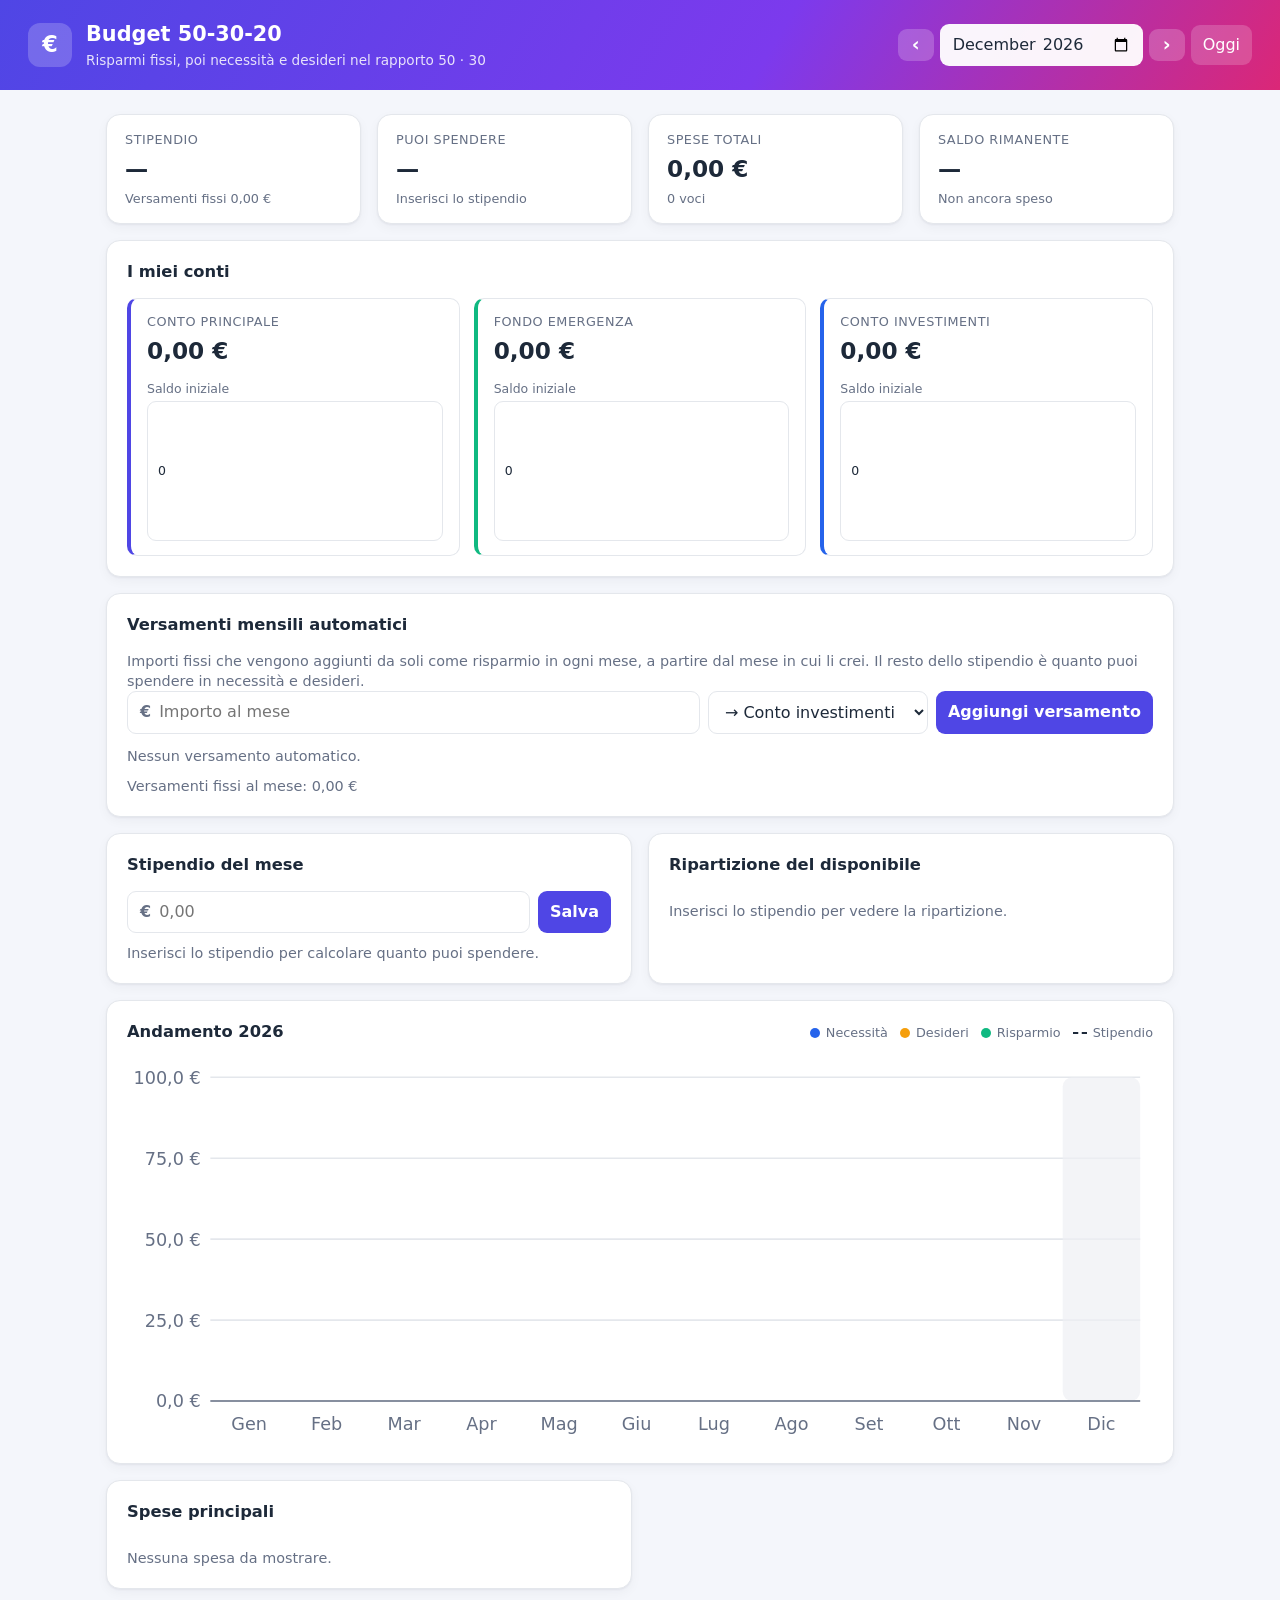
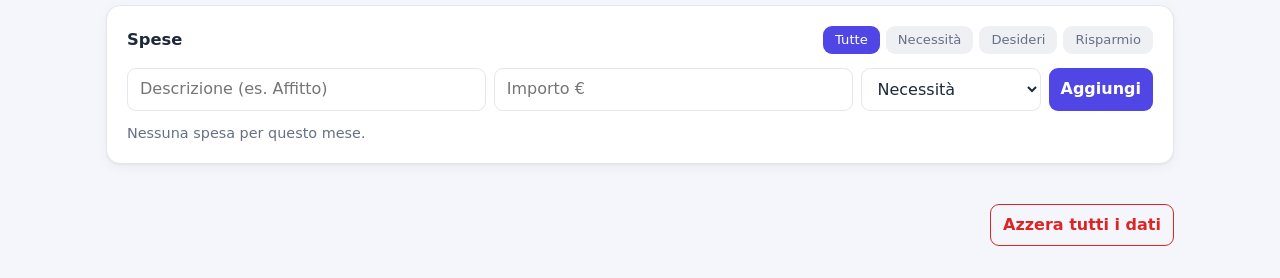
==== index.html @ b06b9c2f "App budget 50-30-20: stipendio, conti, versamenti fissi, grafici Co-Authored-By: Claude Haiku 5.5 <n" ====
<!DOCTYPE html>
<html lang="it">
<head>
  <meta charset="UTF-8">
  <meta name="viewport" content="width=device-width, initial-scale=1.0">
  <title>Budget 50-30-20</title>
  <link rel="stylesheet" href="style.css">
</head>
<body>
  <header class="topbar">
    <div class="brand">
      <span class="logo" aria-hidden="true">€</span>
      <div>
        <h1>Budget 50-30-20</h1>
        <p class="subtitle">Risparmi fissi, poi necessità e desideri nel rapporto 50 · 30</p>
      </div>
    </div>
    <nav class="month-nav" aria-label="Selezione mese">
      <button id="prev" class="icon-btn" aria-label="Mese precedente">‹</button>
      <input type="month" id="month" aria-label="Mese">
      <button id="next" class="icon-btn" aria-label="Mese successivo">›</button>
      <button id="today" class="ghost">Oggi</button>
    </nav>
  </header>

  <main>
    <section class="stats" id="stats"></section>

    <div class="grid">
      <section class="card wide" id="accounts-card">
        <h2>I miei conti</h2>
        <div class="accounts" id="accounts"></div>
      </section>

      <section class="card wide" id="recurring-card">
        <h2>Versamenti mensili automatici</h2>
        <p class="hint">Importi fissi che vengono aggiunti da soli come risparmio in ogni mese, a partire dal mese in cui li crei. Il resto dello stipendio è quanto puoi spendere in necessità e desideri.</p>
        <form id="recurring-form">
          <div class="input-prefix">
            <span>€</span>
            <input type="number" id="rec-amount" min="0.01" step="0.01" placeholder="Importo al mese" required>
          </div>
          <select id="rec-target" aria-label="Conto di destinazione">
            <option value="invest">→ Conto investimenti</option>
            <option value="emergency">→ Fondo emergenza</option>
          </select>
          <button type="submit">Aggiungi versamento</button>
        </form>
        <ul class="expense-list" id="rec-list"></ul>
        <p class="empty" id="rec-empty">Nessun versamento automatico.</p>
        <p class="hint" id="rec-total"></p>
      </section>

      <section class="card" id="income-card">
        <h2>Stipendio del mese</h2>
        <form id="income-form">
          <div class="input-prefix">
            <span>€</span>
            <input type="number" id="income" min="0" step="0.01" placeholder="0,00" required>
          </div>
          <button type="submit">Salva</button>
        </form>
        <p class="hint" id="income-hint"></p>
      </section>

      <section class="card" id="split-card">
        <h2>Ripartizione del disponibile</h2>
        <div class="split-wrap">
          <div id="donut" class="donut-wrap"></div>
          <ul class="legend" id="split-legend"></ul>
        </div>
        <p class="empty" id="split-empty">Inserisci lo stipendio per vedere la ripartizione.</p>
        <div class="buckets" id="buckets"></div>
      </section>

      <section class="card wide" id="trend-card">
        <div class="card-head">
          <h2 id="trend-title">Andamento</h2>
          <div class="legend-inline">
            <span><i class="dot seg-needs"></i>Necessità</span>
            <span><i class="dot seg-wants"></i>Desideri</span>
            <span><i class="dot seg-savings"></i>Risparmio</span>
            <span><i class="dot line"></i>Stipendio</span>
          </div>
        </div>
        <div id="trend"></div>
      </section>

      <section class="card" id="top-card">
        <h2>Spese principali</h2>
        <div id="top"></div>
      </section>

      <section class="card wide" id="expenses-card">
        <div class="card-head">
          <h2>Spese</h2>
          <div class="chips" id="filters">
            <button class="chip active" data-filter="all">Tutte</button>
            <button class="chip" data-filter="needs">Necessità</button>
            <button class="chip" data-filter="wants">Desideri</button>
            <button class="chip" data-filter="savings">Risparmio</button>
          </div>
        </div>
        <form id="expense-form">
          <input type="text" id="exp-desc" placeholder="Descrizione (es. Affitto)" required>
          <input type="number" id="exp-amount" min="0.01" step="0.01" placeholder="Importo €" required>
          <select id="exp-bucket">
            <option value="needs">Necessità</option>
            <option value="wants">Desideri</option>
            <option value="savings">Risparmio</option>
          </select>
          <select id="exp-target" hidden aria-label="Conto di destinazione">
            <option value="emergency">→ Fondo emergenza</option>
            <option value="invest">→ Conto investimenti</option>
          </select>
          <button type="submit">Aggiungi</button>
        </form>
        <ul class="expense-list" id="expense-list"></ul>
        <p class="empty" id="expense-empty">Nessuna spesa per questo mese.</p>
      </section>
    </div>
  </main>

  <footer class="app-footer">
    <button id="reset" class="danger" type="button">Azzera tutti i dati</button>
  </footer>

  <script src="app.js"></script>
</body>
</html>
---- style.css ----
:root {
  --bg: #f4f6fb;
  --card: #ffffff;
  --text: #1d2939;
  --muted: #667085;
  --border: #e4e7ec;
  --track: #eef0f4;
  --primary: #4f46e5;
  --primary-hover: #4338ca;
  --needs: #2563eb;
  --wants: #f59e0b;
  --savings: #10b981;
  --left: #d0d5dd;
  --danger: #dc2626;
  --ok: #059669;
  --shadow: 0 1px 2px rgba(16, 24, 40, 0.05), 0 4px 12px rgba(16, 24, 40, 0.04);
  --radius: 14px;
}

@media (prefers-color-scheme: dark) {
  :root {
    --bg: #0f1420;
    --card: #171d2b;
    --text: #e6e9f0;
    --muted: #98a2b3;
    --border: #2a3245;
    --track: #252d40;
    --primary: #6366f1;
    --primary-hover: #818cf8;
    --needs: #60a5fa;
    --wants: #fbbf24;
    --savings: #34d399;
    --left: #3a4357;
    --danger: #f87171;
    --ok: #34d399;
    --shadow: none;
  }
}

* { box-sizing: border-box; }

body {
  margin: 0;
  font-family: system-ui, -apple-system, "Segoe UI", Roboto, sans-serif;
  background: var(--bg);
  color: var(--text);
  line-height: 1.4;
}

/* ---------- Header ---------- */

.topbar {
  display: flex;
  justify-content: space-between;
  align-items: center;
  flex-wrap: wrap;
  gap: 16px;
  padding: 20px 28px;
  background: linear-gradient(120deg, #4f46e5, #7c3aed 60%, #db2777);
  color: #fff;
}

.brand { display: flex; align-items: center; gap: 14px; }

.logo {
  display: grid;
  place-items: center;
  width: 44px;
  height: 44px;
  border-radius: 12px;
  background: rgba(255, 255, 255, 0.2);
  font-size: 1.4rem;
  font-weight: 700;
}

.topbar h1 { margin: 0; font-size: 1.3rem; }
.subtitle { margin: 2px 0 0; font-size: 0.85rem; opacity: 0.85; }

.month-nav { display: flex; align-items: center; gap: 6px; }

.month-nav input[type="month"] {
  background: rgba(255, 255, 255, 0.95);
  color: #1d2939;
  border: none;
}

.icon-btn {
  width: 36px;
  padding: 6px 0;
  font-size: 1.2rem;
  line-height: 1;
  background: rgba(255, 255, 255, 0.2);
}

.icon-btn:hover { background: rgba(255, 255, 255, 0.32); }

/* ---------- Layout ---------- */

main {
  max-width: 1100px;
  margin: 24px auto 40px;
  padding: 0 16px;
  display: grid;
  gap: 16px;
}

.grid {
  display: grid;
  grid-template-columns: repeat(2, minmax(0, 1fr));
  gap: 16px;
}

.card {
  background: var(--card);
  border: 1px solid var(--border);
  border-radius: var(--radius);
  padding: 20px;
  box-shadow: var(--shadow);
  min-width: 0;
}

.wide { grid-column: 1 / -1; }

.card h2 { margin: 0 0 14px; font-size: 1.02rem; }

.card-head {
  display: flex;
  justify-content: space-between;
  align-items: center;
  flex-wrap: wrap;
  gap: 10px;
  margin-bottom: 14px;
}

.card-head h2 { margin: 0; }

/* ---------- Statistiche ---------- */

.stats {
  display: grid;
  grid-template-columns: repeat(4, minmax(0, 1fr));
  gap: 16px;
}

.stat {
  background: var(--card);
  border: 1px solid var(--border);
  border-radius: var(--radius);
  padding: 16px 18px;
  box-shadow: var(--shadow);
  display: flex;
  flex-direction: column;
  gap: 4px;
}

.stat-label { font-size: 0.8rem; color: var(--muted); text-transform: uppercase; letter-spacing: 0.04em; }
.stat-value { font-size: 1.45rem; font-variant-numeric: tabular-nums; }
.stat-sub { font-size: 0.8rem; color: var(--muted); }
.stat-value.pos { color: var(--ok); }
.stat-value.neg { color: var(--danger); }

/* ---------- Form ---------- */

form {
  display: flex;
  flex-wrap: wrap;
  gap: 8px;
}

input, select, button {
  font: inherit;
  padding: 9px 12px;
  border: 1px solid var(--border);
  border-radius: 9px;
  background: var(--card);
  color: var(--text);
}

input:focus, select:focus, button:focus-visible {
  outline: 2px solid var(--primary);
  outline-offset: 1px;
}

input[type="text"], input[type="number"] { flex: 1 1 140px; min-width: 0; }

button {
  background: var(--primary);
  color: #fff;
  border: none;
  cursor: pointer;
  font-weight: 600;
  transition: background 0.15s;
}

button:hover { background: var(--primary-hover); }

button.ghost {
  background: rgba(255, 255, 255, 0.18);
  color: #fff;
  font-weight: 500;
}

button.ghost:hover { background: rgba(255, 255, 255, 0.32); }

.input-prefix {
  display: flex;
  align-items: center;
  flex: 1 1 160px;
  border: 1px solid var(--border);
  border-radius: 9px;
  background: var(--card);
  padding-left: 12px;
  min-width: 0;
}

.input-prefix span { color: var(--muted); font-weight: 600; }

.input-prefix input {
  border: none;
  flex: 1;
  min-width: 0;
  padding-left: 8px;
  background: transparent;
}

.hint, .empty { color: var(--muted); font-size: 0.9rem; margin: 10px 0 0; }

/* ---------- Ripartizione ---------- */

.split-wrap {
  display: flex;
  align-items: center;
  gap: 24px;
  flex-wrap: wrap;
  margin-bottom: 8px;
}

.donut-wrap { width: 150px; flex-shrink: 0; }
.donut { width: 100%; height: auto; display: block; }

.donut circle { fill: none; stroke-width: 16; }
.seg-track { stroke: var(--track); }
.seg-needs { stroke: var(--needs); }
.seg-wants { stroke: var(--wants); }
.seg-savings { stroke: var(--savings); }
.seg-left { stroke: var(--left); }

.donut-value { font-size: 22px; font-weight: 700; fill: var(--text); }
.donut-label { font-size: 10px; fill: var(--muted); text-transform: uppercase; }

.legend {
  list-style: none;
  margin: 0;
  padding: 0;
  flex: 1;
  min-width: 170px;
  display: grid;
  gap: 8px;
  font-size: 0.9rem;
}

.legend li { display: flex; align-items: center; gap: 8px; }
.legend strong { margin-left: auto; font-variant-numeric: tabular-nums; }

.dot {
  display: inline-block;
  width: 10px;
  height: 10px;
  border-radius: 50%;
  flex-shrink: 0;
}

.dot.seg-needs { background: var(--needs); }
.dot.seg-wants { background: var(--wants); }
.dot.seg-savings { background: var(--savings); }
.dot.seg-left { background: var(--left); }
.dot.line { background: none; border-top: 2px dashed var(--text); border-radius: 0; height: 0; width: 14px; }

.buckets { display: grid; gap: 14px; margin-top: 12px; }

.bucket-head {
  display: flex;
  justify-content: space-between;
  align-items: baseline;
  font-size: 0.93rem;
  font-weight: 600;
  margin-bottom: 6px;
  font-variant-numeric: tabular-nums;
}

.bucket-head small { color: var(--muted); font-weight: 400; }

.bar {
  height: 9px;
  background: var(--track);
  border-radius: 6px;
  overflow: hidden;
}

.bar-fill {
  height: 100%;
  border-radius: 6px;
  transition: width 0.4s ease;
}

.bucket-needs .bar-fill, .top-row.bucket-needs .bar-fill { background: var(--needs); }
.bucket-wants .bar-fill, .top-row.bucket-wants .bar-fill { background: var(--wants); }
.bucket-savings .bar-fill, .top-row.bucket-savings .bar-fill { background: var(--savings); }
.bucket.is-over .bar-fill { background: var(--danger); }

.bucket-meta { font-size: 0.82rem; color: var(--muted); margin-top: 5px; }
.bucket.is-over .bucket-meta { color: var(--danger); font-weight: 600; }

/* ---------- Andamento ---------- */

.trend { width: 100%; height: auto; display: block; }
.grid-line { stroke: var(--border); stroke-width: 1; }
.axis { stroke: var(--muted); stroke-width: 1; }
.axis-label { font-size: 11px; fill: var(--muted); }
.slot-active { fill: var(--track); opacity: 0.7; }
.tbar { transition: opacity 0.15s; }
.tbar:hover { opacity: 0.8; }
.tbar-needs { fill: var(--needs); }
.tbar-wants { fill: var(--wants); }
.tbar-savings { fill: var(--savings); }
.income-line { stroke: var(--text); stroke-width: 2; stroke-dasharray: 5 4; }

.legend-inline {
  display: flex;
  flex-wrap: wrap;
  gap: 12px;
  font-size: 0.8rem;
  color: var(--muted);
}

.legend-inline span { display: flex; align-items: center; gap: 6px; }

/* ---------- Top spese ---------- */

#top { display: grid; gap: 14px; }

.top-head {
  display: flex;
  justify-content: space-between;
  gap: 10px;
  font-size: 0.93rem;
  margin-bottom: 6px;
  font-variant-numeric: tabular-nums;
}

.top-name { overflow: hidden; text-overflow: ellipsis; white-space: nowrap; min-width: 0; }

/* ---------- Spese ---------- */

.chips { display: flex; gap: 6px; flex-wrap: wrap; }

.chip {
  padding: 5px 12px;
  font-size: 0.82rem;
  background: var(--track);
  color: var(--muted);
  font-weight: 500;
}

.chip:hover { background: var(--border); color: var(--text); }
.chip.active { background: var(--primary); color: #fff; }

#expense-form { margin-bottom: 6px; }
#expense-form select { flex: 0 1 180px; }

.expense-list {
  list-style: none;
  padding: 0;
  margin: 12px 0 0;
}

.expense-list li {
  display: flex;
  align-items: center;
  gap: 12px;
  padding: 10px 4px;
  border-bottom: 1px solid var(--border);
}

.expense-list li:last-child { border-bottom: none; }

.tag {
  font-size: 0.72rem;
  font-weight: 600;
  padding: 3px 9px;
  border-radius: 999px;
  white-space: nowrap;
  color: #fff;
}

.tag-needs { background: var(--needs); }
.tag-wants { background: var(--wants); color: #1d2939; }
.tag-savings { background: var(--savings); }

.exp-desc { flex: 1; min-width: 0; overflow: hidden; text-overflow: ellipsis; white-space: nowrap; }
.exp-amount { font-variant-numeric: tabular-nums; font-weight: 600; }

.delete-btn {
  background: transparent;
  color: var(--muted);
  padding: 0 8px;
  font-size: 1.2rem;
  line-height: 1.2;
}

.delete-btn:hover { background: transparent; color: var(--danger); }

/* ---------- Conti ---------- */

.accounts {
  display: grid;
  grid-template-columns: repeat(3, minmax(0, 1fr));
  gap: 14px;
}

.account {
  border: 1px solid var(--border);
  border-left: 4px solid var(--muted);
  border-radius: 10px;
  padding: 14px 16px;
  display: flex;
  flex-direction: column;
  gap: 4px;
}

.account-main { border-left-color: var(--primary); }
.account-emergency { border-left-color: var(--savings); }
.account-invest { border-left-color: var(--needs); }

.start-label {
  margin-top: 8px;
  font-size: 0.78rem;
  color: var(--muted);
  display: flex;
  flex-direction: column;
  gap: 4px;
}

.start-label input { width: 100%; padding: 6px 10px; }

.rec-mark {
  color: var(--savings);
  font-size: 1.1rem;
  padding: 0 8px;
  line-height: 1.2;
}

#recurring-form select { flex: 0 1 220px; }
#recurring-form input[type="number"] { flex: 0 1 200px; }
#rec-total.is-over, .neg { color: var(--danger); font-weight: 600; }

/* ---------- Footer ---------- */

.app-footer {
  max-width: 1100px;
  margin: 0 auto 32px;
  padding: 0 16px;
  display: flex;
  justify-content: flex-end;
}

button.danger {
  background: transparent;
  color: var(--danger);
  border: 1px solid var(--danger);
}

button.danger:hover { background: var(--danger); color: #fff; }

/* ---------- Responsive ---------- */

@media (max-width: 900px) {
  .stats { grid-template-columns: repeat(2, minmax(0, 1fr)); }
}

@media (max-width: 720px) {
  .grid { grid-template-columns: 1fr; }
  .accounts { grid-template-columns: 1fr; }
  .topbar { padding: 16px; }
  .stat-value { font-size: 1.2rem; }
}

@media (max-width: 480px) {
  .stats { gap: 10px; }
  .stat { padding: 12px; }
  .card { padding: 16px; }
  .month-nav { width: 100%; justify-content: space-between; }
  .month-nav input[type="month"] { flex: 1; min-width: 0; }
}
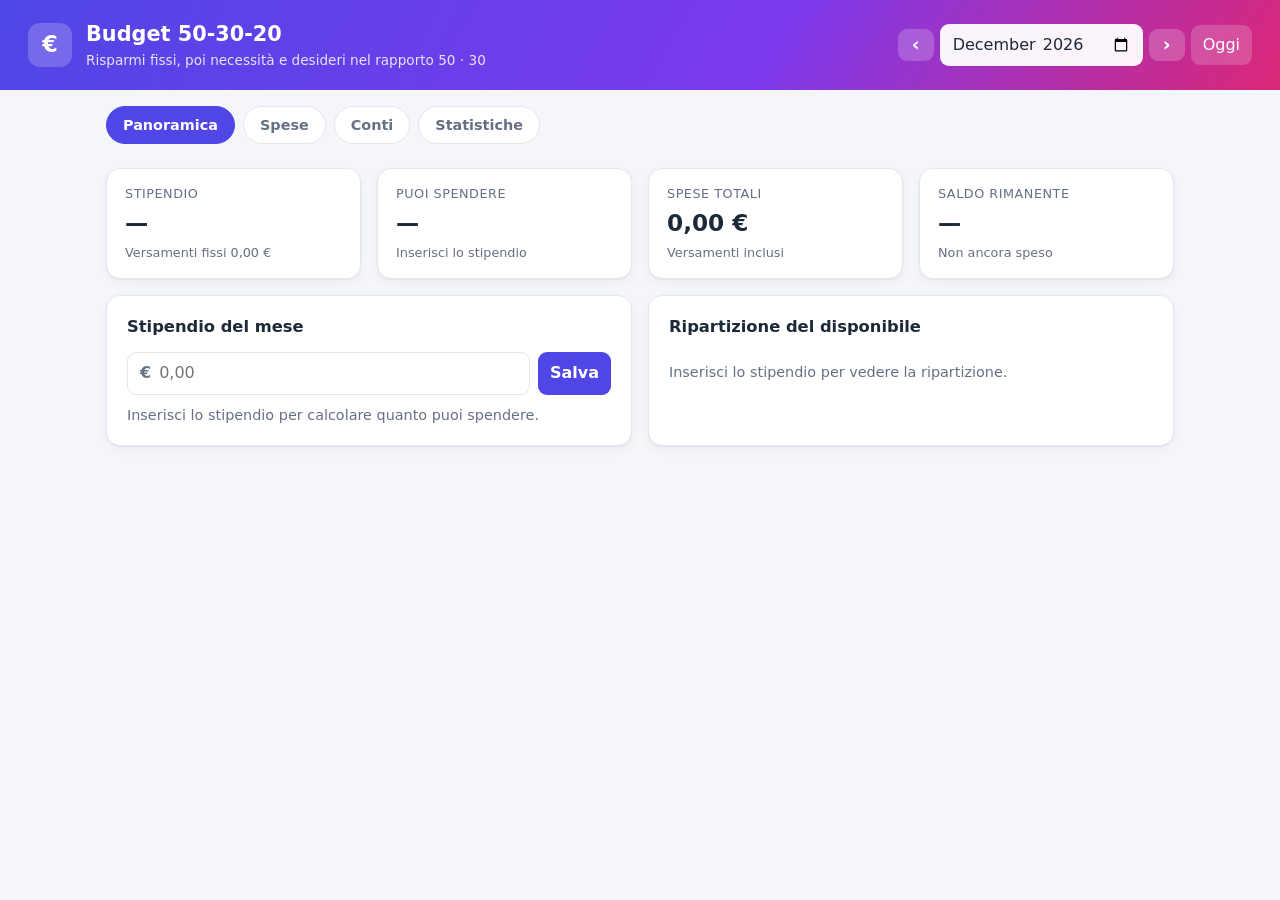
==== commit 61c51ae4: "Dividi l'app in pagine: Panoramica, Spese, Conti, Statistiche Co-Authored-By: Claude Haiku 5.5 <nore" ====
--- a/index.html
+++ b/index.html
@@ -3,7 +3,8 @@
 <head>
   <meta charset="UTF-8">
   <meta name="viewport" content="width=device-width, initial-scale=1.0">
-  <title>Budget 50-30-20</title>
+  <meta name="theme-color" content="#4f46e5">
+  <title>Panoramica · Budget 50-30-20</title>
   <link rel="stylesheet" href="style.css">
 </head>
 <body>
@@ -23,34 +24,17 @@
     </nav>
   </header>
 
+  <nav class="tabs" aria-label="Pagine">
+    <a href="index.html">Panoramica</a>
+    <a href="spese.html">Spese</a>
+    <a href="conti.html">Conti</a>
+    <a href="statistiche.html">Statistiche</a>
+  </nav>
+
   <main>
     <section class="stats" id="stats"></section>
 
     <div class="grid">
-      <section class="card wide" id="accounts-card">
-        <h2>I miei conti</h2>
-        <div class="accounts" id="accounts"></div>
-      </section>
-
-      <section class="card wide" id="recurring-card">
-        <h2>Versamenti mensili automatici</h2>
-        <p class="hint">Importi fissi che vengono aggiunti da soli come risparmio in ogni mese, a partire dal mese in cui li crei. Il resto dello stipendio è quanto puoi spendere in necessità e desideri.</p>
-        <form id="recurring-form">
-          <div class="input-prefix">
-            <span>€</span>
-            <input type="number" id="rec-amount" min="0.01" step="0.01" placeholder="Importo al mese" required>
-          </div>
-          <select id="rec-target" aria-label="Conto di destinazione">
-            <option value="invest">→ Conto investimenti</option>
-            <option value="emergency">→ Fondo emergenza</option>
-          </select>
-          <button type="submit">Aggiungi versamento</button>
-        </form>
-        <ul class="expense-list" id="rec-list"></ul>
-        <p class="empty" id="rec-empty">Nessun versamento automatico.</p>
-        <p class="hint" id="rec-total"></p>
-      </section>
-
       <section class="card" id="income-card">
         <h2>Stipendio del mese</h2>
         <form id="income-form">
@@ -72,59 +56,10 @@
         <p class="empty" id="split-empty">Inserisci lo stipendio per vedere la ripartizione.</p>
         <div class="buckets" id="buckets"></div>
       </section>
-
-      <section class="card wide" id="trend-card">
-        <div class="card-head">
-          <h2 id="trend-title">Andamento</h2>
-          <div class="legend-inline">
-            <span><i class="dot seg-needs"></i>Necessità</span>
-            <span><i class="dot seg-wants"></i>Desideri</span>
-            <span><i class="dot seg-savings"></i>Risparmio</span>
-            <span><i class="dot line"></i>Stipendio</span>
-          </div>
-        </div>
-        <div id="trend"></div>
-      </section>
-
-      <section class="card" id="top-card">
-        <h2>Spese principali</h2>
-        <div id="top"></div>
-      </section>
-
-      <section class="card wide" id="expenses-card">
-        <div class="card-head">
-          <h2>Spese</h2>
-          <div class="chips" id="filters">
-            <button class="chip active" data-filter="all">Tutte</button>
-            <button class="chip" data-filter="needs">Necessità</button>
-            <button class="chip" data-filter="wants">Desideri</button>
-            <button class="chip" data-filter="savings">Risparmio</button>
-          </div>
-        </div>
-        <form id="expense-form">
-          <input type="text" id="exp-desc" placeholder="Descrizione (es. Affitto)" required>
-          <input type="number" id="exp-amount" min="0.01" step="0.01" placeholder="Importo €" required>
-          <select id="exp-bucket">
-            <option value="needs">Necessità</option>
-            <option value="wants">Desideri</option>
-            <option value="savings">Risparmio</option>
-          </select>
-          <select id="exp-target" hidden aria-label="Conto di destinazione">
-            <option value="emergency">→ Fondo emergenza</option>
-            <option value="invest">→ Conto investimenti</option>
-          </select>
-          <button type="submit">Aggiungi</button>
-        </form>
-        <ul class="expense-list" id="expense-list"></ul>
-        <p class="empty" id="expense-empty">Nessuna spesa per questo mese.</p>
-      </section>
     </div>
   </main>
 
-  <footer class="app-footer">
-    <button id="reset" class="danger" type="button">Azzera tutti i dati</button>
-  </footer>
-
   <script src="app.js"></script>
+  <script src="home.js"></script>
 </body>
 </html>
--- a/style.css
+++ b/style.css
@@ -454,6 +454,40 @@
 #recurring-form input[type="number"] { flex: 0 1 200px; }
 #rec-total.is-over, .neg { color: var(--danger); font-weight: 600; }
 
+/* ---------- Schede di navigazione ---------- */
+
+.tabs {
+  max-width: 1100px;
+  margin: 16px auto 0;
+  padding: 0 16px;
+  display: flex;
+  gap: 8px;
+  overflow-x: auto;
+}
+
+.tabs a {
+  padding: 8px 16px;
+  border-radius: 999px;
+  text-decoration: none;
+  color: var(--muted);
+  background: var(--card);
+  border: 1px solid var(--border);
+  font-weight: 600;
+  font-size: 0.9rem;
+  white-space: nowrap;
+}
+
+.tabs a:hover { color: var(--text); }
+.tabs a.active { background: var(--primary); border-color: var(--primary); color: #fff; }
+
+.mini-grid {
+  display: grid;
+  grid-template-columns: repeat(2, minmax(0, 1fr));
+  gap: 16px;
+}
+
+.list-head { margin-top: 22px; }
+
 /* ---------- Footer ---------- */
 
 .app-footer {
@@ -481,6 +515,7 @@
 @media (max-width: 720px) {
   .grid { grid-template-columns: 1fr; }
   .accounts { grid-template-columns: 1fr; }
+  .mini-grid { grid-template-columns: 1fr; }
   .topbar { padding: 16px; }
   .stat-value { font-size: 1.2rem; }
 }
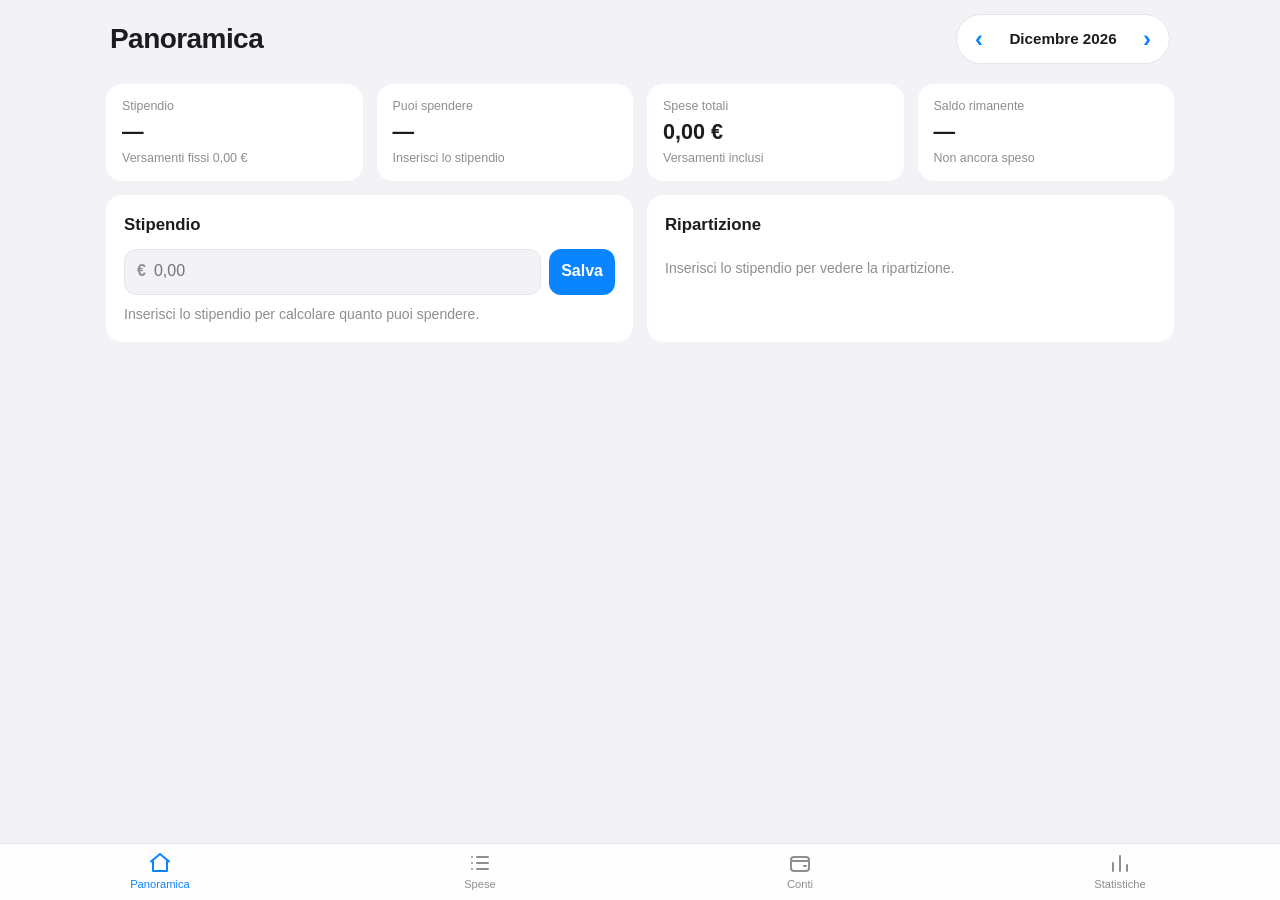
==== commit cf3dd528: "Interfaccia mobile: barra di navigazione in basso, intestazione essenziale, ottimizzazione iPhone Co" ====
--- a/index.html
+++ b/index.html
@@ -2,45 +2,33 @@
 <html lang="it">
 <head>
   <meta charset="UTF-8">
-  <meta name="viewport" content="width=device-width, initial-scale=1.0">
-  <meta name="theme-color" content="#4f46e5">
-  <title>Panoramica · Budget 50-30-20</title>
+  <meta name="viewport" content="width=device-width, initial-scale=1.0, viewport-fit=cover">
+  <meta name="theme-color" content="#f2f2f7">
+  <meta name="apple-mobile-web-app-capable" content="yes">
+  <meta name="apple-mobile-web-app-title" content="Budget">
+  <title>Panoramica · Budget</title>
   <link rel="stylesheet" href="style.css">
 </head>
 <body>
   <header class="topbar">
-    <div class="brand">
-      <span class="logo" aria-hidden="true">€</span>
-      <div>
-        <h1>Budget 50-30-20</h1>
-        <p class="subtitle">Risparmi fissi, poi necessità e desideri nel rapporto 50 · 30</p>
-      </div>
+    <h1>Panoramica</h1>
+    <div class="month-nav" aria-label="Selezione mese">
+      <button id="prev" class="icon-btn" aria-label="Mese precedente">‹</button>
+      <button id="month" class="month-label" aria-label="Torna al mese corrente"></button>
+      <button id="next" class="icon-btn" aria-label="Mese successivo">›</button>
     </div>
-    <nav class="month-nav" aria-label="Selezione mese">
-      <button id="prev" class="icon-btn" aria-label="Mese precedente">‹</button>
-      <input type="month" id="month" aria-label="Mese">
-      <button id="next" class="icon-btn" aria-label="Mese successivo">›</button>
-      <button id="today" class="ghost">Oggi</button>
-    </nav>
   </header>
-
-  <nav class="tabs" aria-label="Pagine">
-    <a href="index.html">Panoramica</a>
-    <a href="spese.html">Spese</a>
-    <a href="conti.html">Conti</a>
-    <a href="statistiche.html">Statistiche</a>
-  </nav>
 
   <main>
     <section class="stats" id="stats"></section>
 
     <div class="grid">
       <section class="card" id="income-card">
-        <h2>Stipendio del mese</h2>
+        <h2>Stipendio</h2>
         <form id="income-form">
           <div class="input-prefix">
             <span>€</span>
-            <input type="number" id="income" min="0" step="0.01" placeholder="0,00" required>
+            <input type="number" id="income" min="0" step="0.01" inputmode="decimal" placeholder="0,00" required>
           </div>
           <button type="submit">Salva</button>
         </form>
@@ -48,7 +36,7 @@
       </section>
 
       <section class="card" id="split-card">
-        <h2>Ripartizione del disponibile</h2>
+        <h2>Ripartizione</h2>
         <div class="split-wrap">
           <div id="donut" class="donut-wrap"></div>
           <ul class="legend" id="split-legend"></ul>
@@ -59,6 +47,25 @@
     </div>
   </main>
 
+  <nav class="tabbar" aria-label="Pagine">
+    <a href="index.html">
+      <svg viewBox="0 0 24 24" aria-hidden="true"><path d="M3 10.5 12 3l9 7.5"/><path d="M5 9.5V20h14V9.5"/></svg>
+      <span>Panoramica</span>
+    </a>
+    <a href="spese.html">
+      <svg viewBox="0 0 24 24" aria-hidden="true"><path d="M9 6h11M9 12h11M9 18h11"/><path d="M4 6h.01M4 12h.01M4 18h.01"/></svg>
+      <span>Spese</span>
+    </a>
+    <a href="conti.html">
+      <svg viewBox="0 0 24 24" aria-hidden="true"><rect x="3" y="6" width="18" height="14" rx="3"/><path d="M3 10h18M16 15h2"/></svg>
+      <span>Conti</span>
+    </a>
+    <a href="statistiche.html">
+      <svg viewBox="0 0 24 24" aria-hidden="true"><path d="M5 20V12M12 20V5M19 20v-6"/></svg>
+      <span>Statistiche</span>
+    </a>
+  </nav>
+
   <script src="app.js"></script>
   <script src="home.js"></script>
 </body>
--- a/style.css
+++ b/style.css
@@ -1,127 +1,169 @@
 :root {
-  --bg: #f4f6fb;
+  --bg: #f2f2f7;
   --card: #ffffff;
-  --text: #1d2939;
-  --muted: #667085;
-  --border: #e4e7ec;
-  --track: #eef0f4;
-  --primary: #4f46e5;
-  --primary-hover: #4338ca;
-  --needs: #2563eb;
-  --wants: #f59e0b;
-  --savings: #10b981;
-  --left: #d0d5dd;
-  --danger: #dc2626;
-  --ok: #059669;
-  --shadow: 0 1px 2px rgba(16, 24, 40, 0.05), 0 4px 12px rgba(16, 24, 40, 0.04);
-  --radius: 14px;
+  --text: #1c1c1e;
+  --muted: #8e8e93;
+  --border: #e5e5ea;
+  --track: #e9e9ef;
+  --primary: #0a84ff;
+  --needs: #0a84ff;
+  --wants: #ff9f0a;
+  --savings: #30d158;
+  --left: #d1d1d6;
+  --danger: #ff3b30;
+  --ok: #248a3d;
+  --radius: 16px;
 }
 
 @media (prefers-color-scheme: dark) {
   :root {
-    --bg: #0f1420;
-    --card: #171d2b;
-    --text: #e6e9f0;
-    --muted: #98a2b3;
-    --border: #2a3245;
-    --track: #252d40;
-    --primary: #6366f1;
-    --primary-hover: #818cf8;
-    --needs: #60a5fa;
-    --wants: #fbbf24;
-    --savings: #34d399;
-    --left: #3a4357;
-    --danger: #f87171;
-    --ok: #34d399;
-    --shadow: none;
+    --bg: #000000;
+    --card: #1c1c1e;
+    --text: #f2f2f7;
+    --muted: #8e8e93;
+    --border: #38383a;
+    --track: #2c2c2e;
+    --primary: #0a84ff;
+    --needs: #0a84ff;
+    --wants: #ff9f0a;
+    --savings: #30d158;
+    --left: #48484a;
+    --danger: #ff453a;
+    --ok: #30d158;
   }
 }
 
 * { box-sizing: border-box; }
+
+html { -webkit-text-size-adjust: 100%; }
 
 body {
   margin: 0;
-  font-family: system-ui, -apple-system, "Segoe UI", Roboto, sans-serif;
+  font-family: -apple-system, BlinkMacSystemFont, "SF Pro Text", "Segoe UI", Roboto, sans-serif;
   background: var(--bg);
   color: var(--text);
   line-height: 1.4;
-}
-
-/* ---------- Header ---------- */
+  padding-bottom: calc(76px + env(safe-area-inset-bottom));
+}
+
+/* ---------- Intestazione ---------- */
 
 .topbar {
   display: flex;
   justify-content: space-between;
   align-items: center;
-  flex-wrap: wrap;
-  gap: 16px;
-  padding: 20px 28px;
-  background: linear-gradient(120deg, #4f46e5, #7c3aed 60%, #db2777);
-  color: #fff;
-}
-
-.brand { display: flex; align-items: center; gap: 14px; }
-
-.logo {
+  gap: 12px;
+  padding: calc(14px + env(safe-area-inset-top)) 20px 8px;
+  max-width: 1100px;
+  margin: 0 auto;
+}
+
+.topbar h1 { margin: 0; font-size: 1.75rem; font-weight: 700; letter-spacing: -0.02em; }
+
+.month-nav {
+  display: flex;
+  align-items: center;
+  background: var(--card);
+  border-radius: 999px;
+  padding: 2px;
+  border: 1px solid var(--border);
+}
+
+.month-label {
+  background: transparent;
+  color: var(--text);
+  font-weight: 600;
+  font-size: 0.95rem;
+  min-width: 128px;
+  padding: 0 6px;
+  height: 40px;
+  border-radius: 999px;
+}
+
+.month-label:hover { background: transparent; }
+
+.icon-btn {
+  width: 40px;
+  height: 40px;
+  padding: 0;
+  font-size: 1.5rem;
+  line-height: 1;
+  background: transparent;
+  color: var(--primary);
+  border-radius: 999px;
+}
+
+.icon-btn:hover { background: var(--track); }
+
+/* ---------- Barra in basso (stile iPhone) ---------- */
+
+.tabbar {
+  position: fixed;
+  left: 0;
+  right: 0;
+  bottom: 0;
+  z-index: 10;
   display: grid;
-  place-items: center;
-  width: 44px;
-  height: 44px;
-  border-radius: 12px;
-  background: rgba(255, 255, 255, 0.2);
-  font-size: 1.4rem;
-  font-weight: 700;
-}
-
-.topbar h1 { margin: 0; font-size: 1.3rem; }
-.subtitle { margin: 2px 0 0; font-size: 0.85rem; opacity: 0.85; }
-
-.month-nav { display: flex; align-items: center; gap: 6px; }
-
-.month-nav input[type="month"] {
-  background: rgba(255, 255, 255, 0.95);
-  color: #1d2939;
-  border: none;
-}
-
-.icon-btn {
-  width: 36px;
-  padding: 6px 0;
-  font-size: 1.2rem;
-  line-height: 1;
-  background: rgba(255, 255, 255, 0.2);
-}
-
-.icon-btn:hover { background: rgba(255, 255, 255, 0.32); }
+  grid-template-columns: repeat(4, 1fr);
+  background: color-mix(in srgb, var(--card) 92%, transparent);
+  -webkit-backdrop-filter: saturate(180%) blur(20px);
+  backdrop-filter: saturate(180%) blur(20px);
+  border-top: 1px solid var(--border);
+  padding-bottom: env(safe-area-inset-bottom);
+}
+
+.tabbar a {
+  display: flex;
+  flex-direction: column;
+  align-items: center;
+  justify-content: center;
+  gap: 2px;
+  height: 56px;
+  color: var(--muted);
+  text-decoration: none;
+  font-size: 0.7rem;
+  font-weight: 500;
+  -webkit-tap-highlight-color: transparent;
+}
+
+.tabbar svg {
+  width: 24px;
+  height: 24px;
+  fill: none;
+  stroke: currentColor;
+  stroke-width: 2;
+  stroke-linecap: round;
+  stroke-linejoin: round;
+}
+
+.tabbar a.active { color: var(--primary); }
 
 /* ---------- Layout ---------- */
 
 main {
   max-width: 1100px;
-  margin: 24px auto 40px;
+  margin: 12px auto 0;
   padding: 0 16px;
   display: grid;
-  gap: 16px;
+  gap: 14px;
 }
 
 .grid {
   display: grid;
   grid-template-columns: repeat(2, minmax(0, 1fr));
-  gap: 16px;
+  gap: 14px;
 }
 
 .card {
   background: var(--card);
-  border: 1px solid var(--border);
   border-radius: var(--radius);
-  padding: 20px;
-  box-shadow: var(--shadow);
+  padding: 18px;
   min-width: 0;
 }
 
 .wide { grid-column: 1 / -1; }
 
-.card h2 { margin: 0 0 14px; font-size: 1.02rem; }
+.card h2 { margin: 0 0 12px; font-size: 1.05rem; font-weight: 600; }
 
 .card-head {
   display: flex;
@@ -129,35 +171,37 @@
   align-items: center;
   flex-wrap: wrap;
   gap: 10px;
-  margin-bottom: 14px;
+  margin-bottom: 12px;
 }
 
 .card-head h2 { margin: 0; }
 
-/* ---------- Statistiche ---------- */
-
-.stats {
+.list-head { margin-top: 18px; }
+
+/* ---------- Riepilogo ---------- */
+
+.stats, .mini-grid {
   display: grid;
-  grid-template-columns: repeat(4, minmax(0, 1fr));
-  gap: 16px;
+  grid-template-columns: repeat(2, minmax(0, 1fr));
+  gap: 14px;
 }
 
 .stat {
   background: var(--card);
-  border: 1px solid var(--border);
   border-radius: var(--radius);
-  padding: 16px 18px;
-  box-shadow: var(--shadow);
+  padding: 14px 16px;
   display: flex;
   flex-direction: column;
-  gap: 4px;
-}
-
-.stat-label { font-size: 0.8rem; color: var(--muted); text-transform: uppercase; letter-spacing: 0.04em; }
-.stat-value { font-size: 1.45rem; font-variant-numeric: tabular-nums; }
-.stat-sub { font-size: 0.8rem; color: var(--muted); }
+  gap: 2px;
+  min-width: 0;
+}
+
+.stat-label { font-size: 0.78rem; color: var(--muted); }
+.stat-value { font-size: 1.35rem; font-weight: 700; font-variant-numeric: tabular-nums; }
+.stat-value small { font-size: 0.8rem; font-weight: 400; color: var(--muted); }
+.stat-sub { font-size: 0.78rem; color: var(--muted); }
 .stat-value.pos { color: var(--ok); }
-.stat-value.neg { color: var(--danger); }
+.stat-value.neg, .neg { color: var(--danger); }
 
 /* ---------- Form ---------- */
 
@@ -169,17 +213,26 @@
 
 input, select, button {
   font: inherit;
-  padding: 9px 12px;
+  font-size: 16px; /* sotto i 16px Safari su iPhone ingrandisce la pagina */
+  min-height: 44px;
+  padding: 10px 12px;
   border: 1px solid var(--border);
-  border-radius: 9px;
-  background: var(--card);
+  border-radius: 12px;
+  background: var(--bg);
   color: var(--text);
-}
-
-input:focus, select:focus, button:focus-visible {
-  outline: 2px solid var(--primary);
-  outline-offset: 1px;
-}
+  -webkit-appearance: none;
+  appearance: none;
+}
+
+select {
+  background-image: linear-gradient(45deg, transparent 50%, var(--muted) 50%), linear-gradient(135deg, var(--muted) 50%, transparent 50%);
+  background-position: calc(100% - 17px) 50%, calc(100% - 12px) 50%;
+  background-size: 5px 5px;
+  background-repeat: no-repeat;
+  padding-right: 30px;
+}
+
+input:focus, select:focus { outline: 2px solid var(--primary); outline-offset: 0; }
 
 input[type="text"], input[type="number"] { flex: 1 1 140px; min-width: 0; }
 
@@ -189,26 +242,18 @@
   border: none;
   cursor: pointer;
   font-weight: 600;
-  transition: background 0.15s;
-}
-
-button:hover { background: var(--primary-hover); }
-
-button.ghost {
-  background: rgba(255, 255, 255, 0.18);
-  color: #fff;
-  font-weight: 500;
-}
-
-button.ghost:hover { background: rgba(255, 255, 255, 0.32); }
+  -webkit-tap-highlight-color: transparent;
+}
+
+button:active { opacity: 0.7; }
 
 .input-prefix {
   display: flex;
   align-items: center;
   flex: 1 1 160px;
   border: 1px solid var(--border);
-  border-radius: 9px;
-  background: var(--card);
+  border-radius: 12px;
+  background: var(--bg);
   padding-left: 12px;
   min-width: 0;
 }
@@ -223,19 +268,19 @@
   background: transparent;
 }
 
-.hint, .empty { color: var(--muted); font-size: 0.9rem; margin: 10px 0 0; }
+.hint, .empty { color: var(--muted); font-size: 0.88rem; margin: 10px 0 0; }
 
 /* ---------- Ripartizione ---------- */
 
 .split-wrap {
   display: flex;
   align-items: center;
-  gap: 24px;
+  gap: 18px;
   flex-wrap: wrap;
   margin-bottom: 8px;
 }
 
-.donut-wrap { width: 150px; flex-shrink: 0; }
+.donut-wrap { width: 132px; flex-shrink: 0; }
 .donut { width: 100%; height: auto; display: block; }
 
 .donut circle { fill: none; stroke-width: 16; }
@@ -246,17 +291,17 @@
 .seg-left { stroke: var(--left); }
 
 .donut-value { font-size: 22px; font-weight: 700; fill: var(--text); }
-.donut-label { font-size: 10px; fill: var(--muted); text-transform: uppercase; }
+.donut-label { font-size: 10px; fill: var(--muted); }
 
 .legend {
   list-style: none;
   margin: 0;
   padding: 0;
   flex: 1;
-  min-width: 170px;
+  min-width: 160px;
   display: grid;
   gap: 8px;
-  font-size: 0.9rem;
+  font-size: 0.88rem;
 }
 
 .legend li { display: flex; align-items: center; gap: 8px; }
@@ -276,13 +321,14 @@
 .dot.seg-left { background: var(--left); }
 .dot.line { background: none; border-top: 2px dashed var(--text); border-radius: 0; height: 0; width: 14px; }
 
-.buckets { display: grid; gap: 14px; margin-top: 12px; }
+.buckets { display: grid; gap: 14px; margin-top: 10px; }
 
 .bucket-head {
   display: flex;
   justify-content: space-between;
   align-items: baseline;
-  font-size: 0.93rem;
+  gap: 8px;
+  font-size: 0.92rem;
   font-weight: 600;
   margin-bottom: 6px;
   font-variant-numeric: tabular-nums;
@@ -291,7 +337,7 @@
 .bucket-head small { color: var(--muted); font-weight: 400; }
 
 .bar {
-  height: 9px;
+  height: 8px;
   background: var(--track);
   border-radius: 6px;
   overflow: hidden;
@@ -308,18 +354,16 @@
 .bucket-savings .bar-fill, .top-row.bucket-savings .bar-fill { background: var(--savings); }
 .bucket.is-over .bar-fill { background: var(--danger); }
 
-.bucket-meta { font-size: 0.82rem; color: var(--muted); margin-top: 5px; }
+.bucket-meta { font-size: 0.8rem; color: var(--muted); margin-top: 5px; }
 .bucket.is-over .bucket-meta { color: var(--danger); font-weight: 600; }
 
-/* ---------- Andamento ---------- */
+/* ---------- Grafici ---------- */
 
 .trend { width: 100%; height: auto; display: block; }
 .grid-line { stroke: var(--border); stroke-width: 1; }
 .axis { stroke: var(--muted); stroke-width: 1; }
 .axis-label { font-size: 11px; fill: var(--muted); }
-.slot-active { fill: var(--track); opacity: 0.7; }
-.tbar { transition: opacity 0.15s; }
-.tbar:hover { opacity: 0.8; }
+.slot-active { fill: var(--track); opacity: 0.8; }
 .tbar-needs { fill: var(--needs); }
 .tbar-wants { fill: var(--wants); }
 .tbar-savings { fill: var(--savings); }
@@ -328,14 +372,12 @@
 .legend-inline {
   display: flex;
   flex-wrap: wrap;
-  gap: 12px;
-  font-size: 0.8rem;
+  gap: 10px;
+  font-size: 0.78rem;
   color: var(--muted);
 }
 
 .legend-inline span { display: flex; align-items: center; gap: 6px; }
-
-/* ---------- Top spese ---------- */
 
 #top { display: grid; gap: 14px; }
 
@@ -343,7 +385,7 @@
   display: flex;
   justify-content: space-between;
   gap: 10px;
-  font-size: 0.93rem;
+  font-size: 0.92rem;
   margin-bottom: 6px;
   font-variant-numeric: tabular-nums;
 }
@@ -352,85 +394,91 @@
 
 /* ---------- Spese ---------- */
 
-.chips { display: flex; gap: 6px; flex-wrap: wrap; }
+.chips {
+  display: flex;
+  gap: 6px;
+  overflow-x: auto;
+  max-width: 100%;
+  -webkit-overflow-scrolling: touch;
+}
 
 .chip {
-  padding: 5px 12px;
+  padding: 6px 12px;
+  min-height: 34px;
   font-size: 0.82rem;
+  white-space: nowrap;
   background: var(--track);
-  color: var(--muted);
+  color: var(--text);
   font-weight: 500;
 }
 
-.chip:hover { background: var(--border); color: var(--text); }
 .chip.active { background: var(--primary); color: #fff; }
 
-#expense-form { margin-bottom: 6px; }
 #expense-form select { flex: 0 1 180px; }
+#recurring-form select { flex: 0 1 220px; }
+#recurring-form input[type="number"] { flex: 0 1 200px; }
 
 .expense-list {
   list-style: none;
   padding: 0;
-  margin: 12px 0 0;
+  margin: 8px 0 0;
 }
 
 .expense-list li {
   display: flex;
   align-items: center;
-  gap: 12px;
-  padding: 10px 4px;
+  gap: 10px;
+  padding: 12px 0;
   border-bottom: 1px solid var(--border);
 }
 
 .expense-list li:last-child { border-bottom: none; }
 
 .tag {
-  font-size: 0.72rem;
+  font-size: 0.7rem;
   font-weight: 600;
-  padding: 3px 9px;
+  padding: 3px 8px;
   border-radius: 999px;
   white-space: nowrap;
   color: #fff;
 }
 
 .tag-needs { background: var(--needs); }
-.tag-wants { background: var(--wants); color: #1d2939; }
+.tag-wants { background: var(--wants); color: #1c1c1e; }
 .tag-savings { background: var(--savings); }
 
 .exp-desc { flex: 1; min-width: 0; overflow: hidden; text-overflow: ellipsis; white-space: nowrap; }
-.exp-amount { font-variant-numeric: tabular-nums; font-weight: 600; }
+.exp-amount { font-variant-numeric: tabular-nums; font-weight: 600; white-space: nowrap; }
 
 .delete-btn {
   background: transparent;
   color: var(--muted);
-  padding: 0 8px;
-  font-size: 1.2rem;
-  line-height: 1.2;
-}
-
-.delete-btn:hover { background: transparent; color: var(--danger); }
+  min-height: 0;
+  padding: 0 6px;
+  font-size: 1.3rem;
+  line-height: 1;
+}
+
+.delete-btn:hover, .delete-btn:active { background: transparent; color: var(--danger); }
+
+.rec-mark { color: var(--savings); font-size: 1.1rem; padding: 0 6px; }
 
 /* ---------- Conti ---------- */
 
 .accounts {
   display: grid;
-  grid-template-columns: repeat(3, minmax(0, 1fr));
-  gap: 14px;
+  grid-template-columns: 1fr;
+  gap: 10px;
 }
 
 .account {
-  border: 1px solid var(--border);
-  border-left: 4px solid var(--muted);
-  border-radius: 10px;
-  padding: 14px 16px;
+  background: var(--bg);
+  border-radius: 12px;
+  padding: 14px;
   display: flex;
   flex-direction: column;
-  gap: 4px;
-}
-
-.account-main { border-left-color: var(--primary); }
-.account-emergency { border-left-color: var(--savings); }
-.account-invest { border-left-color: var(--needs); }
+  gap: 2px;
+}
 
 .start-label {
   margin-top: 8px;
@@ -441,61 +489,14 @@
   gap: 4px;
 }
 
-.start-label input { width: 100%; padding: 6px 10px; }
-
-.rec-mark {
-  color: var(--savings);
-  font-size: 1.1rem;
-  padding: 0 8px;
-  line-height: 1.2;
-}
-
-#recurring-form select { flex: 0 1 220px; }
-#recurring-form input[type="number"] { flex: 0 1 200px; }
-#rec-total.is-over, .neg { color: var(--danger); font-weight: 600; }
-
-/* ---------- Schede di navigazione ---------- */
-
-.tabs {
-  max-width: 1100px;
-  margin: 16px auto 0;
-  padding: 0 16px;
-  display: flex;
-  gap: 8px;
-  overflow-x: auto;
-}
-
-.tabs a {
-  padding: 8px 16px;
-  border-radius: 999px;
-  text-decoration: none;
-  color: var(--muted);
-  background: var(--card);
-  border: 1px solid var(--border);
-  font-weight: 600;
-  font-size: 0.9rem;
-  white-space: nowrap;
-}
-
-.tabs a:hover { color: var(--text); }
-.tabs a.active { background: var(--primary); border-color: var(--primary); color: #fff; }
-
-.mini-grid {
-  display: grid;
-  grid-template-columns: repeat(2, minmax(0, 1fr));
-  gap: 16px;
-}
-
-.list-head { margin-top: 22px; }
-
-/* ---------- Footer ---------- */
+.start-label input { width: 100%; flex: none; height: 44px; background: var(--card); }
+
+#rec-total.is-over { color: var(--danger); font-weight: 600; }
 
 .app-footer {
-  max-width: 1100px;
-  margin: 0 auto 32px;
-  padding: 0 16px;
-  display: flex;
-  justify-content: flex-end;
+  display: flex;
+  justify-content: center;
+  padding: 8px 0 0;
 }
 
 button.danger {
@@ -504,26 +505,15 @@
   border: 1px solid var(--danger);
 }
 
-button.danger:hover { background: var(--danger); color: #fff; }
-
-/* ---------- Responsive ---------- */
-
-@media (max-width: 900px) {
-  .stats { grid-template-columns: repeat(2, minmax(0, 1fr)); }
+/* ---------- Schermi più larghi ---------- */
+
+@media (min-width: 720px) {
+  .accounts { grid-template-columns: repeat(3, minmax(0, 1fr)); }
+  .stats { grid-template-columns: repeat(4, minmax(0, 1fr)); }
+  .mini-grid { grid-template-columns: repeat(2, minmax(0, 1fr)); }
 }
 
 @media (max-width: 720px) {
   .grid { grid-template-columns: 1fr; }
-  .accounts { grid-template-columns: 1fr; }
-  .mini-grid { grid-template-columns: 1fr; }
-  .topbar { padding: 16px; }
   .stat-value { font-size: 1.2rem; }
 }
-
-@media (max-width: 480px) {
-  .stats { gap: 10px; }
-  .stat { padding: 12px; }
-  .card { padding: 16px; }
-  .month-nav { width: 100%; justify-content: space-between; }
-  .month-nav input[type="month"] { flex: 1; min-width: 0; }
-}
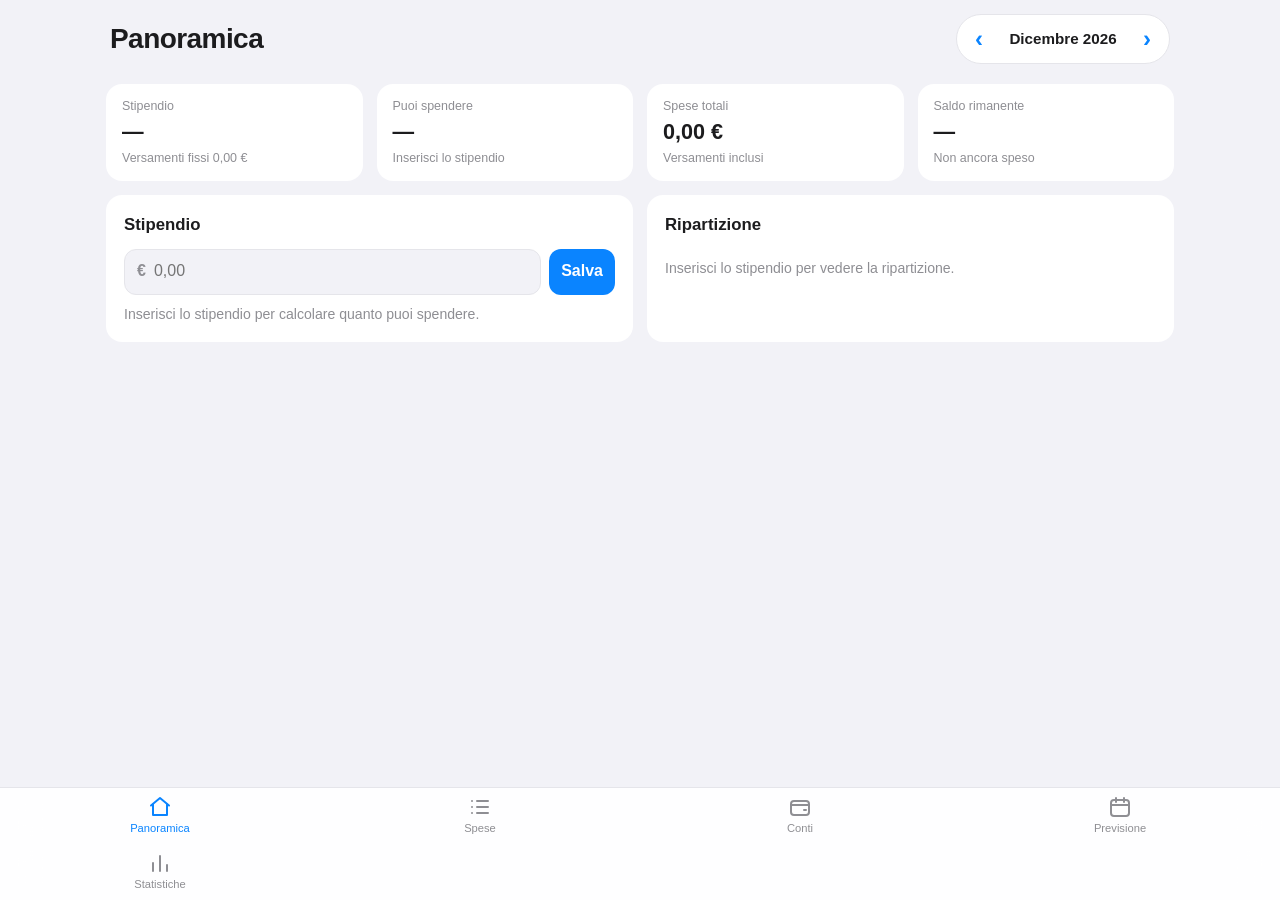
==== commit 847410c3: "Aggiunge pagina Previsione: rimanenza mensile e totale progressivo dei conti Co-Authored-By: Claude " ====
--- a/index.html
+++ b/index.html
@@ -60,6 +60,10 @@
       <svg viewBox="0 0 24 24" aria-hidden="true"><rect x="3" y="6" width="18" height="14" rx="3"/><path d="M3 10h18M16 15h2"/></svg>
       <span>Conti</span>
     </a>
+    <a href="previsione.html">
+      <svg viewBox="0 0 24 24" aria-hidden="true"><rect x="3" y="5" width="18" height="16" rx="3"/><path d="M3 10h18M8 3v4M16 3v4"/></svg>
+      <span>Previsione</span>
+    </a>
     <a href="statistiche.html">
       <svg viewBox="0 0 24 24" aria-hidden="true"><path d="M5 20V12M12 20V5M19 20v-6"/></svg>
       <span>Statistiche</span>
--- a/style.css
+++ b/style.css
@@ -505,6 +505,51 @@
   border: 1px solid var(--danger);
 }
 
+/* ---------- Previsione ---------- */
+
+.table-wrap { overflow-x: auto; margin: 10px -4px 0; -webkit-overflow-scrolling: touch; }
+
+.proj {
+  width: 100%;
+  border-collapse: collapse;
+  font-size: 0.88rem;
+  font-variant-numeric: tabular-nums;
+}
+
+.proj th {
+  text-align: left;
+  font-size: 0.72rem;
+  font-weight: 600;
+  color: var(--muted);
+  padding: 6px 8px;
+  border-bottom: 1px solid var(--border);
+  white-space: nowrap;
+}
+
+.proj td {
+  padding: 10px 8px;
+  border-bottom: 1px solid var(--border);
+  white-space: nowrap;
+}
+
+.proj .num { text-align: right; }
+.proj .total { font-weight: 700; }
+.proj tr.is-current td { background: color-mix(in srgb, var(--primary) 12%, transparent); }
+.proj tr.is-future td { color: var(--muted); }
+.proj tr.is-future .total { color: var(--text); }
+.proj .est {
+  display: inline-block;
+  margin-left: 6px;
+  font-size: 0.62rem;
+  font-weight: 600;
+  text-transform: uppercase;
+  color: var(--muted);
+  border: 1px solid var(--border);
+  border-radius: 999px;
+  padding: 1px 6px;
+  vertical-align: middle;
+}
+
 /* ---------- Schermi più larghi ---------- */
 
 @media (min-width: 720px) {
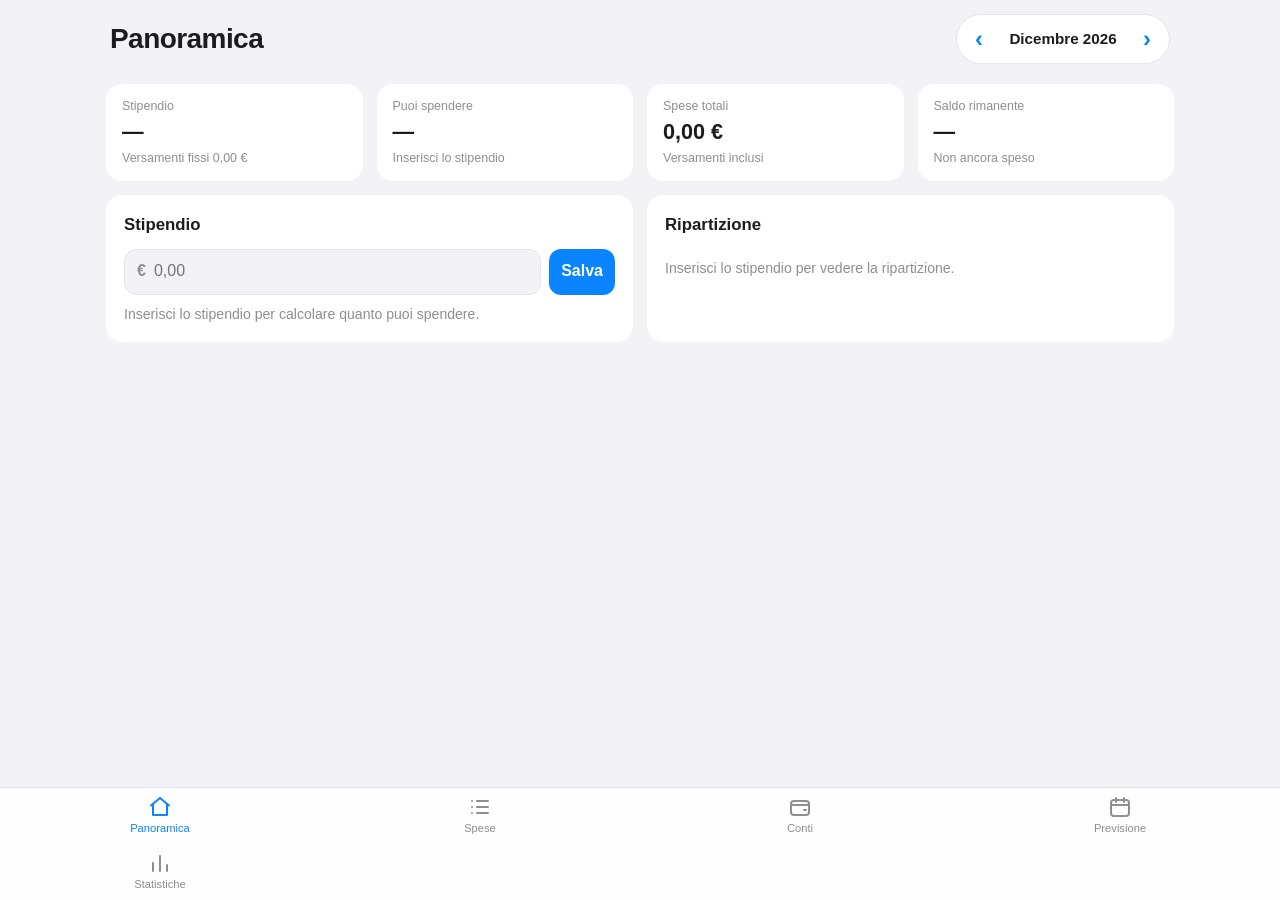
==== commit 290df2ed: "Una sola pagina con schede: cambio pagina senza ricaricare Co-Authored-By: Claude Haiku 5.5 <noreply" ====
--- a/index.html
+++ b/index.html
@@ -6,12 +6,12 @@
   <meta name="theme-color" content="#f2f2f7">
   <meta name="apple-mobile-web-app-capable" content="yes">
   <meta name="apple-mobile-web-app-title" content="Budget">
-  <title>Panoramica · Budget</title>
+  <title>Budget</title>
   <link rel="stylesheet" href="style.css">
 </head>
 <body>
   <header class="topbar">
-    <h1>Panoramica</h1>
+    <h1 id="page-title">Panoramica</h1>
     <div class="month-nav" aria-label="Selezione mese">
       <button id="prev" class="icon-btn" aria-label="Mese precedente">‹</button>
       <button id="month" class="month-label" aria-label="Torna al mese corrente"></button>
@@ -20,51 +20,168 @@
   </header>
 
   <main>
-    <section class="stats" id="stats"></section>
+    <!-- Panoramica -->
+    <section class="view" id="view-panoramica" hidden>
+      <section class="stats" id="stats"></section>
 
-    <div class="grid">
-      <section class="card" id="income-card">
-        <h2>Stipendio</h2>
-        <form id="income-form">
+      <div class="grid">
+        <section class="card" id="income-card">
+          <h2>Stipendio</h2>
+          <form id="income-form">
+            <div class="input-prefix">
+              <span>€</span>
+              <input type="number" id="income" min="0" step="0.01" inputmode="decimal" placeholder="0,00" required>
+            </div>
+            <button type="submit">Salva</button>
+          </form>
+          <p class="hint" id="income-hint"></p>
+        </section>
+
+        <section class="card" id="split-card">
+          <h2>Ripartizione</h2>
+          <div class="split-wrap">
+            <div id="donut" class="donut-wrap"></div>
+            <ul class="legend" id="split-legend"></ul>
+          </div>
+          <p class="empty" id="split-empty">Inserisci lo stipendio per vedere la ripartizione.</p>
+          <div class="buckets" id="buckets"></div>
+        </section>
+      </div>
+    </section>
+
+    <!-- Spese -->
+    <section class="view" id="view-spese" hidden>
+      <section class="mini-grid" id="mini"></section>
+
+      <section class="card" id="expenses-card">
+        <h2>Aggiungi spesa</h2>
+        <form id="expense-form">
+          <input type="text" id="exp-desc" placeholder="Descrizione (es. Affitto)" required>
+          <input type="number" id="exp-amount" min="0.01" step="0.01" inputmode="decimal" placeholder="Importo €" required>
+          <select id="exp-bucket" aria-label="Categoria">
+            <option value="needs">Necessità</option>
+            <option value="wants">Desideri</option>
+            <option value="savings">Risparmio</option>
+          </select>
+          <select id="exp-target" hidden aria-label="Conto di destinazione">
+            <option value="emergency">→ Fondo emergenza</option>
+            <option value="invest">→ Conto investimenti</option>
+          </select>
+          <button type="submit">Aggiungi</button>
+        </form>
+
+        <div class="card-head list-head">
+          <h2>Elenco</h2>
+        </div>
+        <div class="chips" id="filters">
+          <button class="chip active" data-filter="all">Tutte</button>
+          <button class="chip" data-filter="needs">Necessità</button>
+          <button class="chip" data-filter="wants">Desideri</button>
+          <button class="chip" data-filter="savings">Risparmio</button>
+        </div>
+        <ul class="expense-list" id="expense-list"></ul>
+        <p class="empty" id="expense-empty">Nessuna spesa per questo mese.</p>
+      </section>
+    </section>
+
+    <!-- Conti -->
+    <section class="view" id="view-conti" hidden>
+      <section class="card" id="accounts-card">
+        <h2>Saldi</h2>
+        <div class="accounts" id="accounts"></div>
+      </section>
+
+      <section class="card" id="recurring-card">
+        <h2>Versamenti mensili fissi</h2>
+        <p class="hint">Importi fissi che vengono aggiunti da soli come risparmio ogni mese, a partire da quello in cui li crei.</p>
+        <form id="recurring-form">
           <div class="input-prefix">
             <span>€</span>
-            <input type="number" id="income" min="0" step="0.01" inputmode="decimal" placeholder="0,00" required>
+            <input type="number" id="rec-amount" min="0.01" step="0.01" inputmode="decimal" placeholder="Importo al mese" required>
           </div>
-          <button type="submit">Salva</button>
+          <select id="rec-target" aria-label="Conto di destinazione">
+            <option value="invest">→ Conto investimenti</option>
+            <option value="emergency">→ Fondo emergenza</option>
+          </select>
+          <button type="submit">Aggiungi versamento</button>
         </form>
-        <p class="hint" id="income-hint"></p>
+        <ul class="expense-list" id="rec-list"></ul>
+        <p class="empty" id="rec-empty">Nessun versamento automatico.</p>
+        <p class="hint" id="rec-total"></p>
       </section>
 
-      <section class="card" id="split-card">
-        <h2>Ripartizione</h2>
-        <div class="split-wrap">
-          <div id="donut" class="donut-wrap"></div>
-          <ul class="legend" id="split-legend"></ul>
+      <div class="app-footer">
+        <button id="reset" class="danger" type="button">Azzera tutti i dati</button>
+      </div>
+    </section>
+
+    <!-- Previsione -->
+    <section class="view" id="view-previsione" hidden>
+      <section class="stats" id="summary"></section>
+
+      <section class="card" id="projection-card">
+        <h2 id="projection-title">Fine mese</h2>
+        <p class="hint">Spese = necessità e desideri. I versamenti restano nei conti, quindi il totale è la somma dei tre conti a fine mese.</p>
+        <div class="table-wrap">
+          <table class="proj">
+            <thead>
+              <tr>
+                <th>Mese</th>
+                <th class="num">Stipendio</th>
+                <th class="num">Spese</th>
+                <th class="num">Rimane</th>
+                <th class="num">Totale</th>
+              </tr>
+            </thead>
+            <tbody id="rows"></tbody>
+          </table>
         </div>
-        <p class="empty" id="split-empty">Inserisci lo stipendio per vedere la ripartizione.</p>
-        <div class="buckets" id="buckets"></div>
+        <p class="empty" id="proj-empty">Nessun dato da mostrare.</p>
       </section>
-    </div>
+    </section>
+
+    <!-- Statistiche -->
+    <section class="view" id="view-statistiche" hidden>
+      <section class="stats" id="year-stats"></section>
+
+      <section class="card" id="trend-card">
+        <div class="card-head">
+          <h2 id="trend-title">Andamento</h2>
+        </div>
+        <div class="legend-inline">
+          <span><i class="dot seg-needs"></i>Necessità</span>
+          <span><i class="dot seg-wants"></i>Desideri</span>
+          <span><i class="dot seg-savings"></i>Risparmio</span>
+          <span><i class="dot line"></i>Stipendio</span>
+        </div>
+        <div id="trend"></div>
+      </section>
+
+      <section class="card" id="top-card">
+        <h2>Spese principali del mese</h2>
+        <div id="top"></div>
+      </section>
+    </section>
   </main>
 
   <nav class="tabbar" aria-label="Pagine">
-    <a href="index.html">
+    <a href="#panoramica" data-view="panoramica">
       <svg viewBox="0 0 24 24" aria-hidden="true"><path d="M3 10.5 12 3l9 7.5"/><path d="M5 9.5V20h14V9.5"/></svg>
       <span>Panoramica</span>
     </a>
-    <a href="spese.html">
+    <a href="#spese" data-view="spese">
       <svg viewBox="0 0 24 24" aria-hidden="true"><path d="M9 6h11M9 12h11M9 18h11"/><path d="M4 6h.01M4 12h.01M4 18h.01"/></svg>
       <span>Spese</span>
     </a>
-    <a href="conti.html">
+    <a href="#conti" data-view="conti">
       <svg viewBox="0 0 24 24" aria-hidden="true"><rect x="3" y="6" width="18" height="14" rx="3"/><path d="M3 10h18M16 15h2"/></svg>
       <span>Conti</span>
     </a>
-    <a href="previsione.html">
+    <a href="#previsione" data-view="previsione">
       <svg viewBox="0 0 24 24" aria-hidden="true"><rect x="3" y="5" width="18" height="16" rx="3"/><path d="M3 10h18M8 3v4M16 3v4"/></svg>
       <span>Previsione</span>
     </a>
-    <a href="statistiche.html">
+    <a href="#statistiche" data-view="statistiche">
       <svg viewBox="0 0 24 24" aria-hidden="true"><path d="M5 20V12M12 20V5M19 20v-6"/></svg>
       <span>Statistiche</span>
     </a>
@@ -72,5 +189,10 @@
 
   <script src="app.js"></script>
   <script src="home.js"></script>
+  <script src="spese.js"></script>
+  <script src="conti.js"></script>
+  <script src="previsione.js"></script>
+  <script src="statistiche.js"></script>
+  <script>initRouter();</script>
 </body>
 </html>
--- a/style.css
+++ b/style.css
@@ -140,6 +140,13 @@
 
 /* ---------- Layout ---------- */
 
+[hidden] { display: none !important; }
+
+.view {
+  display: grid;
+  gap: 14px;
+}
+
 main {
   max-width: 1100px;
   margin: 12px auto 0;
